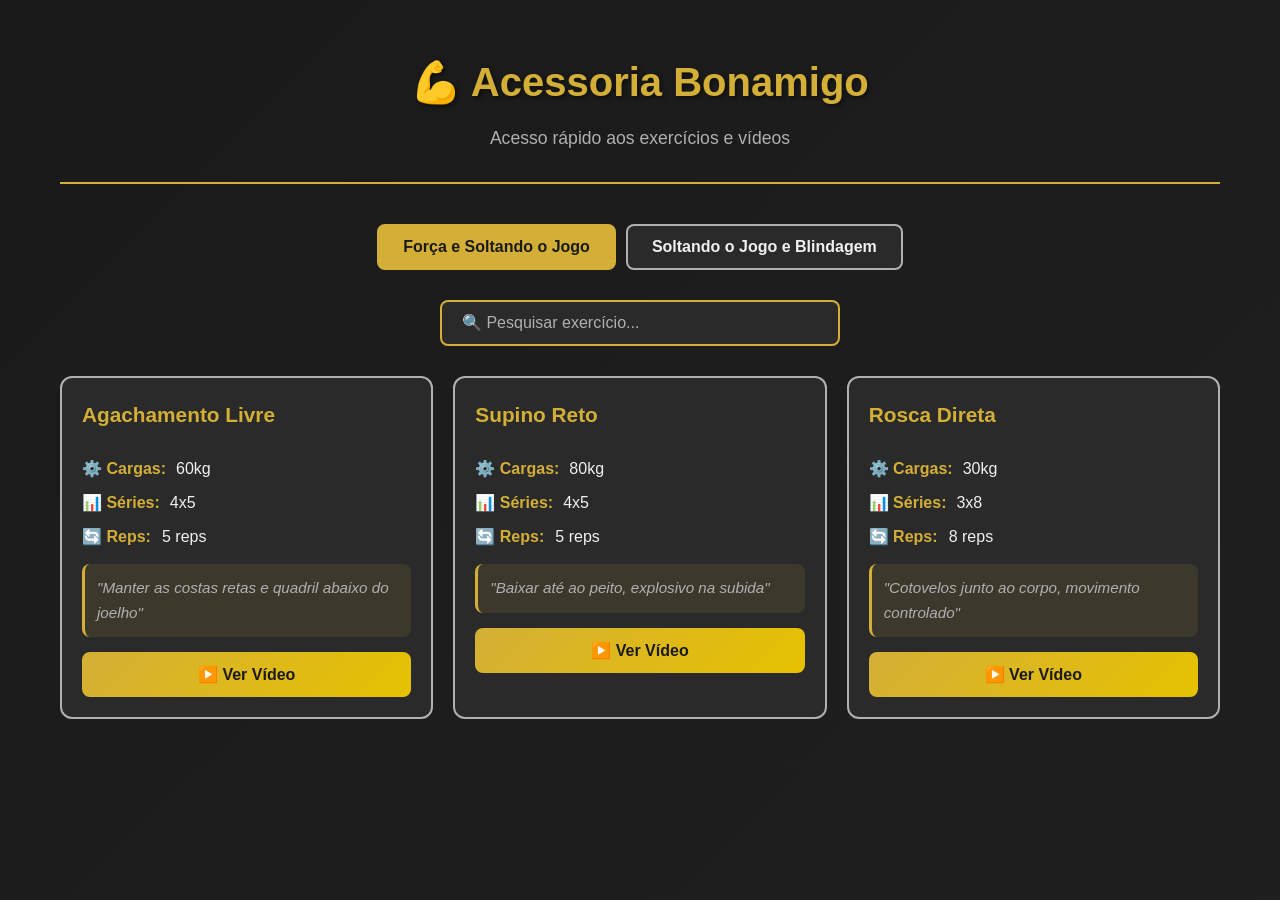
==== index.html @ 240a1458 "update" ====
<!DOCTYPE html>
<html lang="pt-PT">
<head>
    <meta charset="UTF-8">
    <meta name="viewport" content="width=device-width, initial-scale=1.0">
    <meta name="theme-color" content="#d4af37">
    <meta name="description" content="Acesso rápido aos exercícios e vídeos de treino">
    <meta name="apple-mobile-web-app-capable" content="yes">
    <meta name="apple-mobile-web-app-status-bar-style" content="black-translucent">
    <meta name="apple-mobile-web-app-title" content="Bonamigo">
    <link rel="manifest" href="manifest.json">
    <link rel="icon" href="data:image/svg+xml,<svg xmlns='http://www.w3.org/2000/svg' viewBox='0 0 192 192'><rect fill='%231a1a1a' width='192' height='192'/><text x='96' y='120' font-size='100' font-weight='bold' text-anchor='middle' fill='%23d4af37' font-family='Arial'>💪</text></svg>">
    <title>Acessoria Bonamigo</title>
    <link rel="stylesheet" href="styles.css">
</head>
<body>
    <div class="container">
        <header>
            <h1>💪 Acessoria Bonamigo</h1>
            <p class="subtitle">Acesso rápido aos exercícios e vídeos</p>
        </header>

        <div class="tabs">
            <button class="tab-button active" data-category="força-soltando">
                Força e Soltando o Jogo
            </button>
            <button class="tab-button" data-category="soltando-blindagem">
                Soltando o Jogo e Blindagem
            </button>
        </div>

        <div class="search-bar">
            <input 
                type="text" 
                id="searchInput" 
                placeholder="🔍 Pesquisar exercício..."
            >
        </div>

        <div class="content">
            <div id="força-soltando" class="tab-content active">
                <div id="exercicios-força" class="exercicios-grid"></div>
            </div>
            <div id="soltando-blindagem" class="tab-content">
                <div id="exercicios-soltando" class="exercicios-grid"></div>
            </div>
        </div>
    </div>

    <script src="data.js"></script>
    <script src="app.js"></script>

    <!-- Registrar Service Worker para funcionamento offline -->
    <script>
        if ('serviceWorker' in navigator) {
            window.addEventListener('load', () => {
                navigator.serviceWorker.register('./service-worker.js')
                    .then(registration => {
                        console.log('Service Worker registrado com sucesso:', registration);
                    })
                    .catch(error => {
                        console.log('Erro ao registrar Service Worker:', error);
                    });
            });
        }
    </script>
</body>
</html>
---- styles.css ----
:root {
    --primary-color: #d4af37;
    --dark-bg: #1a1a1a;
    --card-bg: #2a2a2a;
    --text-light: #f0f0f0;
    --text-muted: #b0b0b0;
    --accent: #ff6b6b;
}

* {
    margin: 0;
    padding: 0;
    box-sizing: border-box;
}

body {
    font-family: 'Segoe UI', Tahoma, Geneva, Verdana, sans-serif;
    background: linear-gradient(135deg, var(--dark-bg) 0%, #1f1f1f 100%);
    color: var(--text-light);
    line-height: 1.6;
    min-height: 100vh;
}

.container {
    max-width: 1200px;
    margin: 0 auto;
    padding: 20px;
}

header {
    text-align: center;
    margin-bottom: 40px;
    padding: 30px 0;
    border-bottom: 2px solid var(--primary-color);
}

header h1 {
    font-size: 2.5em;
    color: var(--primary-color);
    margin-bottom: 10px;
    text-shadow: 2px 2px 4px rgba(0, 0, 0, 0.5);
}

.subtitle {
    color: var(--text-muted);
    font-size: 1.1em;
}

.tabs {
    display: flex;
    gap: 10px;
    margin-bottom: 30px;
    flex-wrap: wrap;
    justify-content: center;
}

.tab-button {
    padding: 12px 24px;
    background: var(--card-bg);
    border: 2px solid var(--text-muted);
    color: var(--text-light);
    border-radius: 8px;
    cursor: pointer;
    font-size: 1em;
    transition: all 0.3s ease;
    font-weight: 600;
}

.tab-button:hover {
    border-color: var(--primary-color);
    color: var(--primary-color);
    transform: translateY(-2px);
}

.tab-button.active {
    background: var(--primary-color);
    color: var(--dark-bg);
    border-color: var(--primary-color);
}

.search-bar {
    display: flex;
    justify-content: center;
    margin-bottom: 30px;
}

#searchInput {
    width: 100%;
    max-width: 400px;
    padding: 12px 20px;
    background: var(--card-bg);
    border: 2px solid var(--primary-color);
    border-radius: 8px;
    color: var(--text-light);
    font-size: 1em;
    transition: all 0.3s ease;
}

#searchInput:focus {
    outline: none;
    box-shadow: 0 0 15px rgba(212, 175, 55, 0.3);
}

#searchInput::placeholder {
    color: var(--text-muted);
}

.tab-content {
    display: none;
    animation: fadeIn 0.3s ease;
}

.tab-content.active {
    display: block;
}

@keyframes fadeIn {
    from {
        opacity: 0;
        transform: translateY(10px);
    }
    to {
        opacity: 1;
        transform: translateY(0);
    }
}

.exercicios-grid {
    display: grid;
    grid-template-columns: repeat(auto-fill, minmax(300px, 1fr));
    gap: 20px;
}

.exercicio-card {
    background: var(--card-bg);
    border: 2px solid var(--text-muted);
    border-radius: 12px;
    padding: 20px;
    transition: all 0.3s ease;
    cursor: pointer;
    display: flex;
    flex-direction: column;
    gap: 15px;
}

.exercicio-card:hover {
    border-color: var(--primary-color);
    transform: translateY(-5px);
    box-shadow: 0 10px 30px rgba(212, 175, 55, 0.2);
}

.exercicio-titulo {
    font-size: 1.3em;
    font-weight: bold;
    color: var(--primary-color);
    margin-bottom: 10px;
}

.exercicio-info {
    display: flex;
    flex-direction: column;
    gap: 8px;
}

.info-item {
    display: flex;
    gap: 10px;
    align-items: flex-start;
}

.info-label {
    font-weight: 600;
    color: var(--primary-color);
    min-width: 70px;
}

.info-value {
    color: var(--text-light);
    flex: 1;
}

.exercicio-comentario {
    background: rgba(212, 175, 55, 0.1);
    padding: 12px;
    border-radius: 8px;
    border-left: 3px solid var(--primary-color);
    font-style: italic;
    color: var(--text-muted);
    font-size: 0.95em;
}

.video-link {
    display: inline-block;
    background: linear-gradient(135deg, var(--primary-color) 0%, #e6c200 100%);
    color: var(--dark-bg);
    padding: 10px 20px;
    border-radius: 8px;
    text-decoration: none;
    font-weight: 600;
    text-align: center;
    transition: all 0.3s ease;
    cursor: pointer;
}

.video-link:hover {
    transform: scale(1.05);
    box-shadow: 0 5px 15px rgba(212, 175, 55, 0.4);
}

.empty-state {
    text-align: center;
    padding: 40px 20px;
    color: var(--text-muted);
}

.empty-state h3 {
    font-size: 1.5em;
    margin-bottom: 10px;
}

@media (max-width: 768px) {
    header h1 {
        font-size: 1.8em;
    }

    .exercicios-grid {
        grid-template-columns: 1fr;
    }

    .tabs {
        flex-direction: column;
    }

    .tab-button {
        width: 100%;
    }
}
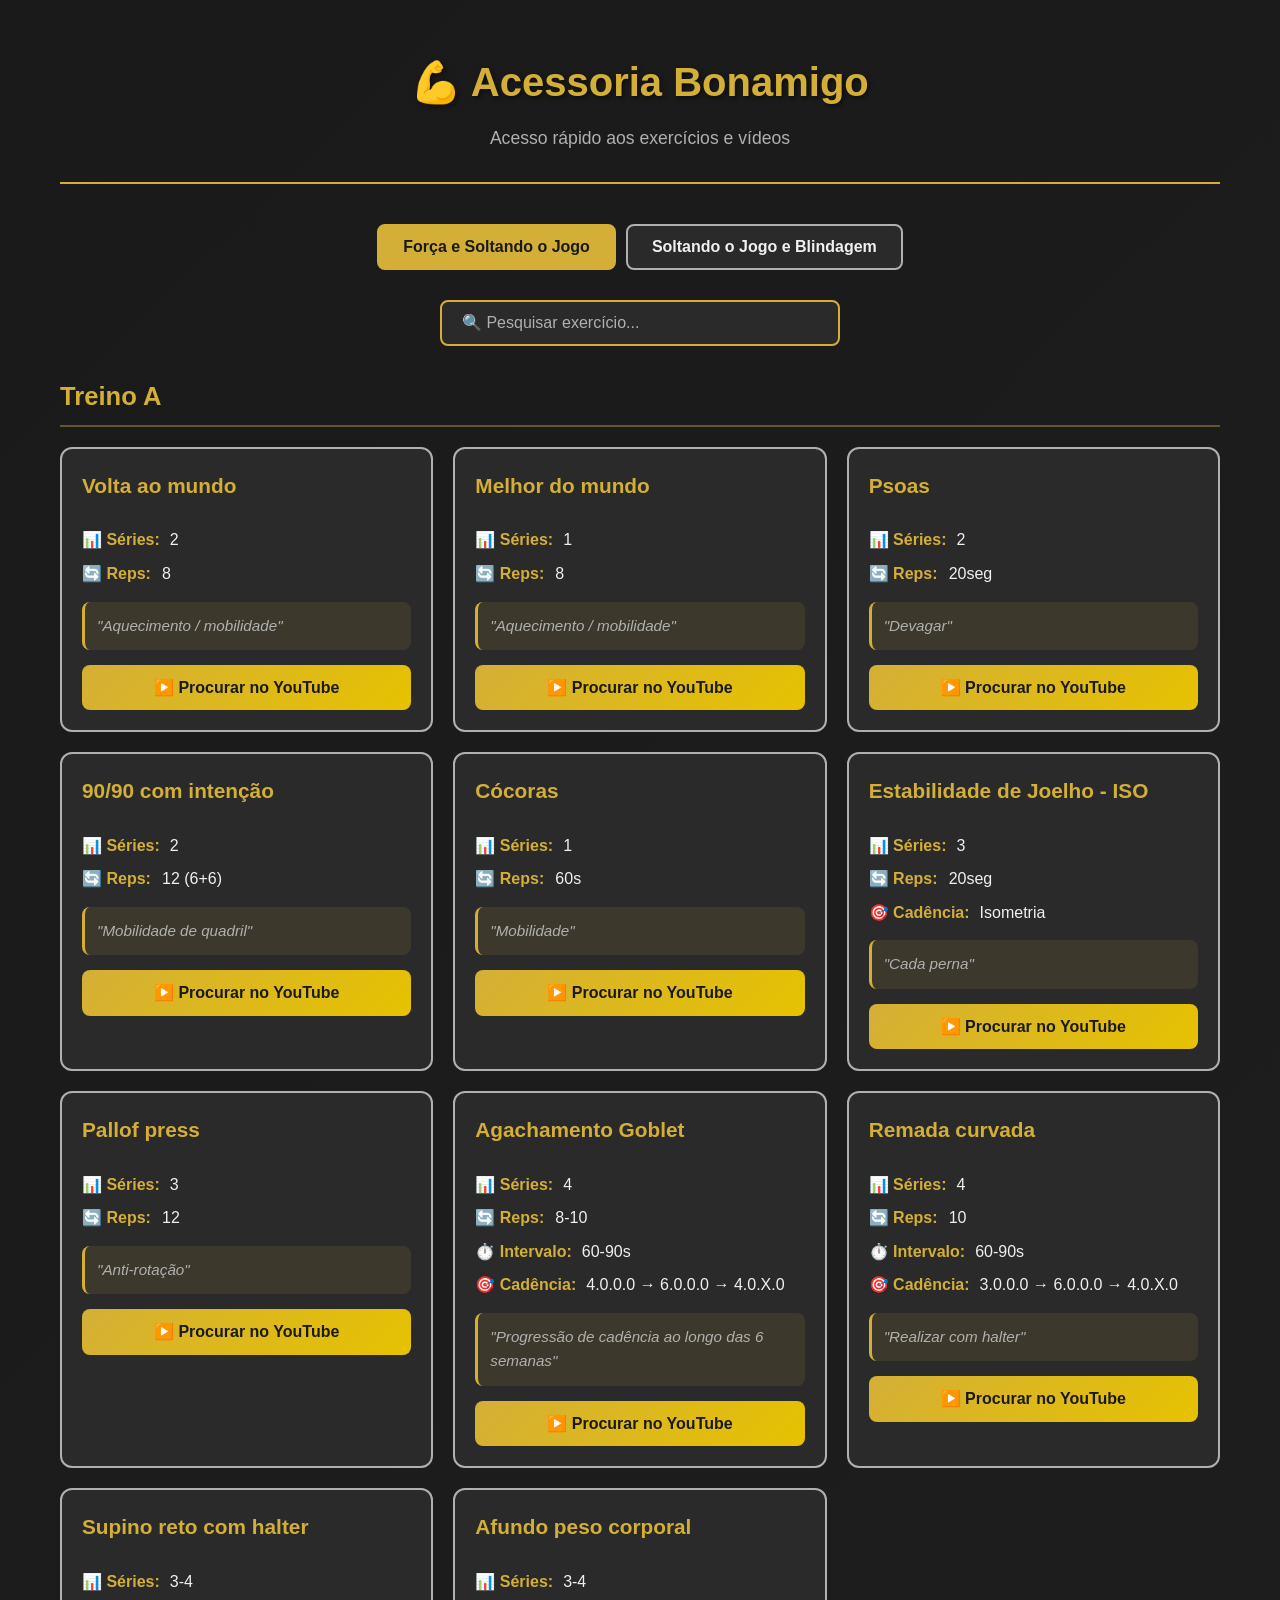
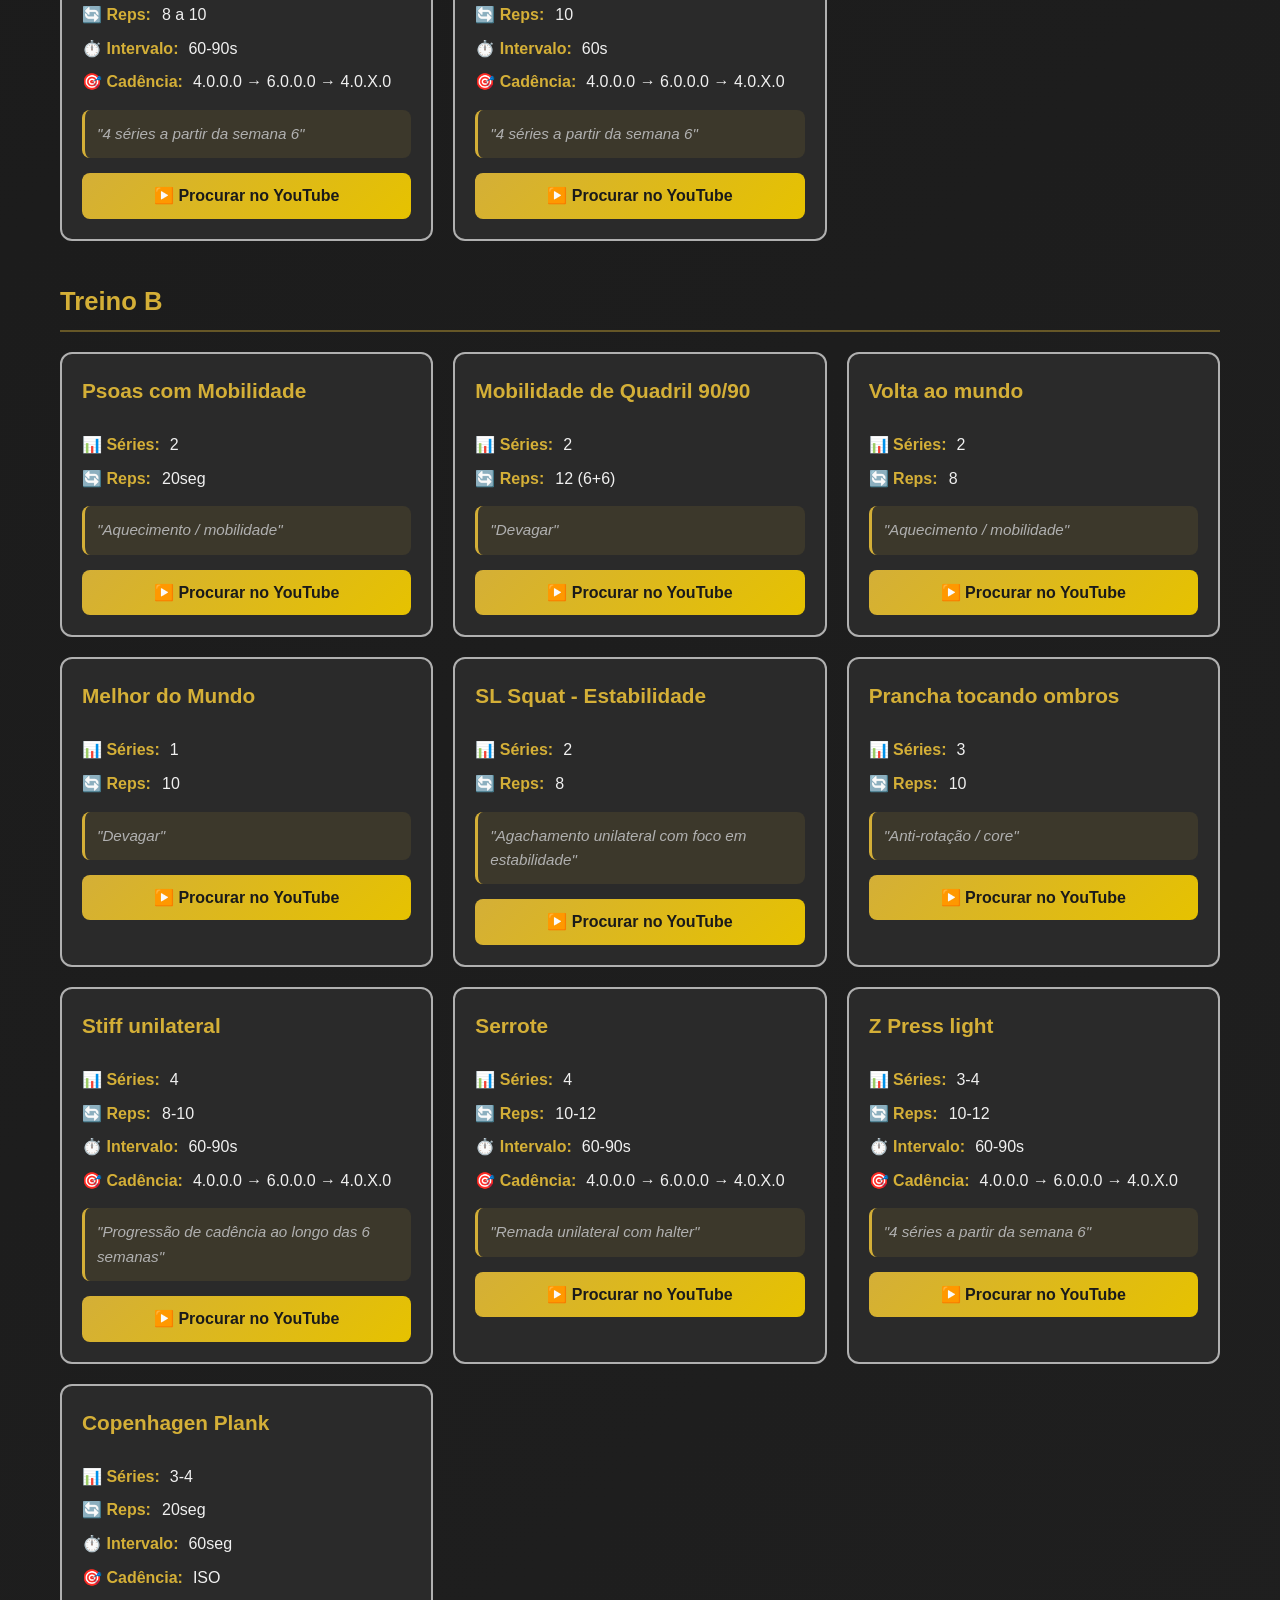
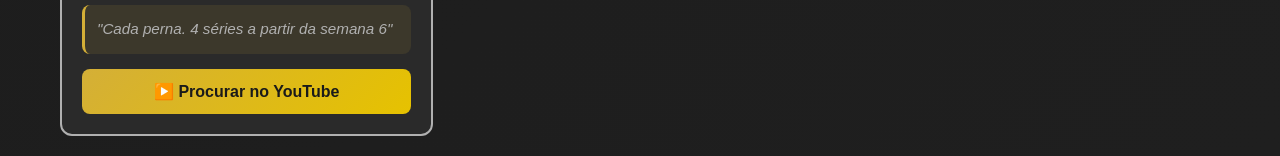
==== commit 7bf7cdaf: "update" ====
--- a/index.html
+++ b/index.html
@@ -39,10 +39,10 @@
 
         <div class="content">
             <div id="força-soltando" class="tab-content active">
-                <div id="exercicios-força" class="exercicios-grid"></div>
+                <div id="exercicios-força" class="treinos-container"></div>
             </div>
             <div id="soltando-blindagem" class="tab-content">
-                <div id="exercicios-soltando" class="exercicios-grid"></div>
+                <div id="exercicios-soltando" class="treinos-container"></div>
             </div>
         </div>
     </div>
--- a/styles.css
+++ b/styles.css
@@ -125,6 +125,25 @@
     }
 }
 
+.treinos-container {
+    display: flex;
+    flex-direction: column;
+    gap: 40px;
+}
+
+.treino-bloco {
+    display: flex;
+    flex-direction: column;
+    gap: 20px;
+}
+
+.treino-titulo {
+    font-size: 1.6em;
+    color: var(--primary-color);
+    padding-bottom: 8px;
+    border-bottom: 2px solid rgba(212, 175, 55, 0.4);
+}
+
 .exercicios-grid {
     display: grid;
     grid-template-columns: repeat(auto-fill, minmax(300px, 1fr));
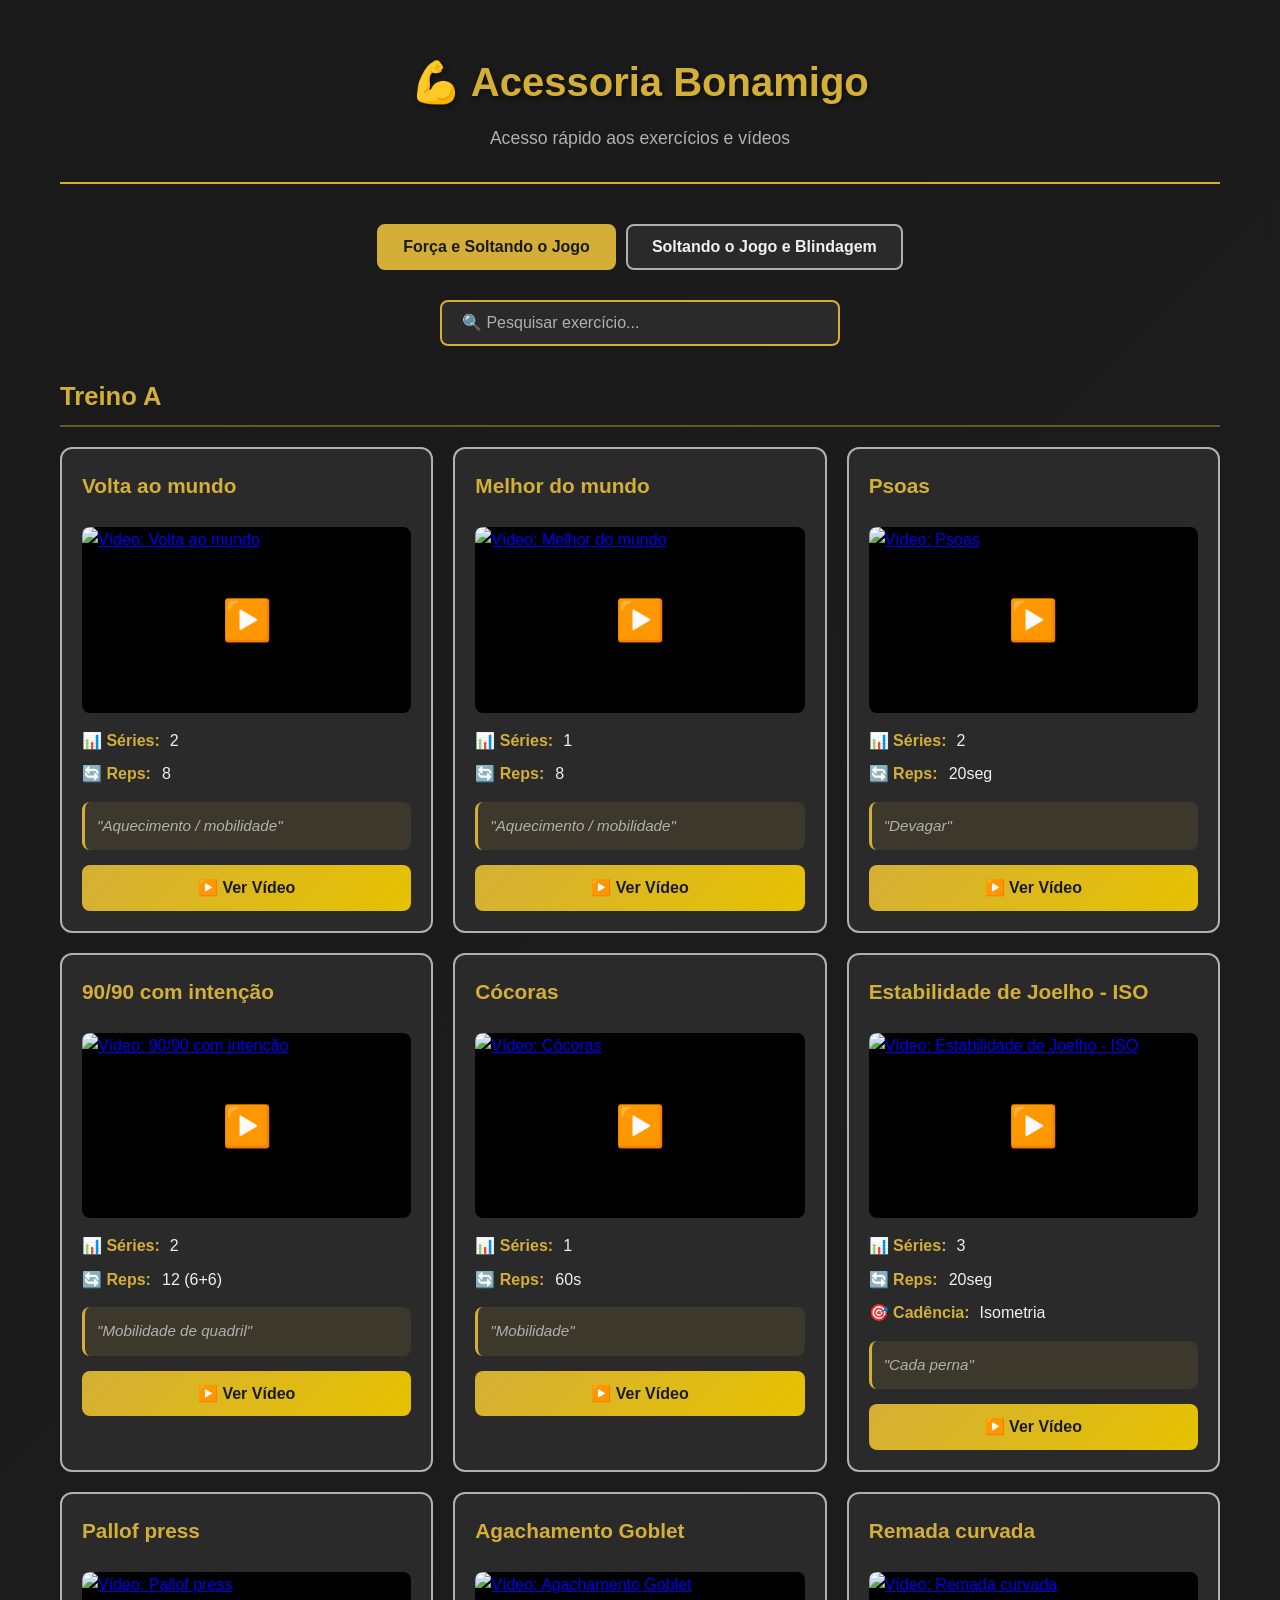
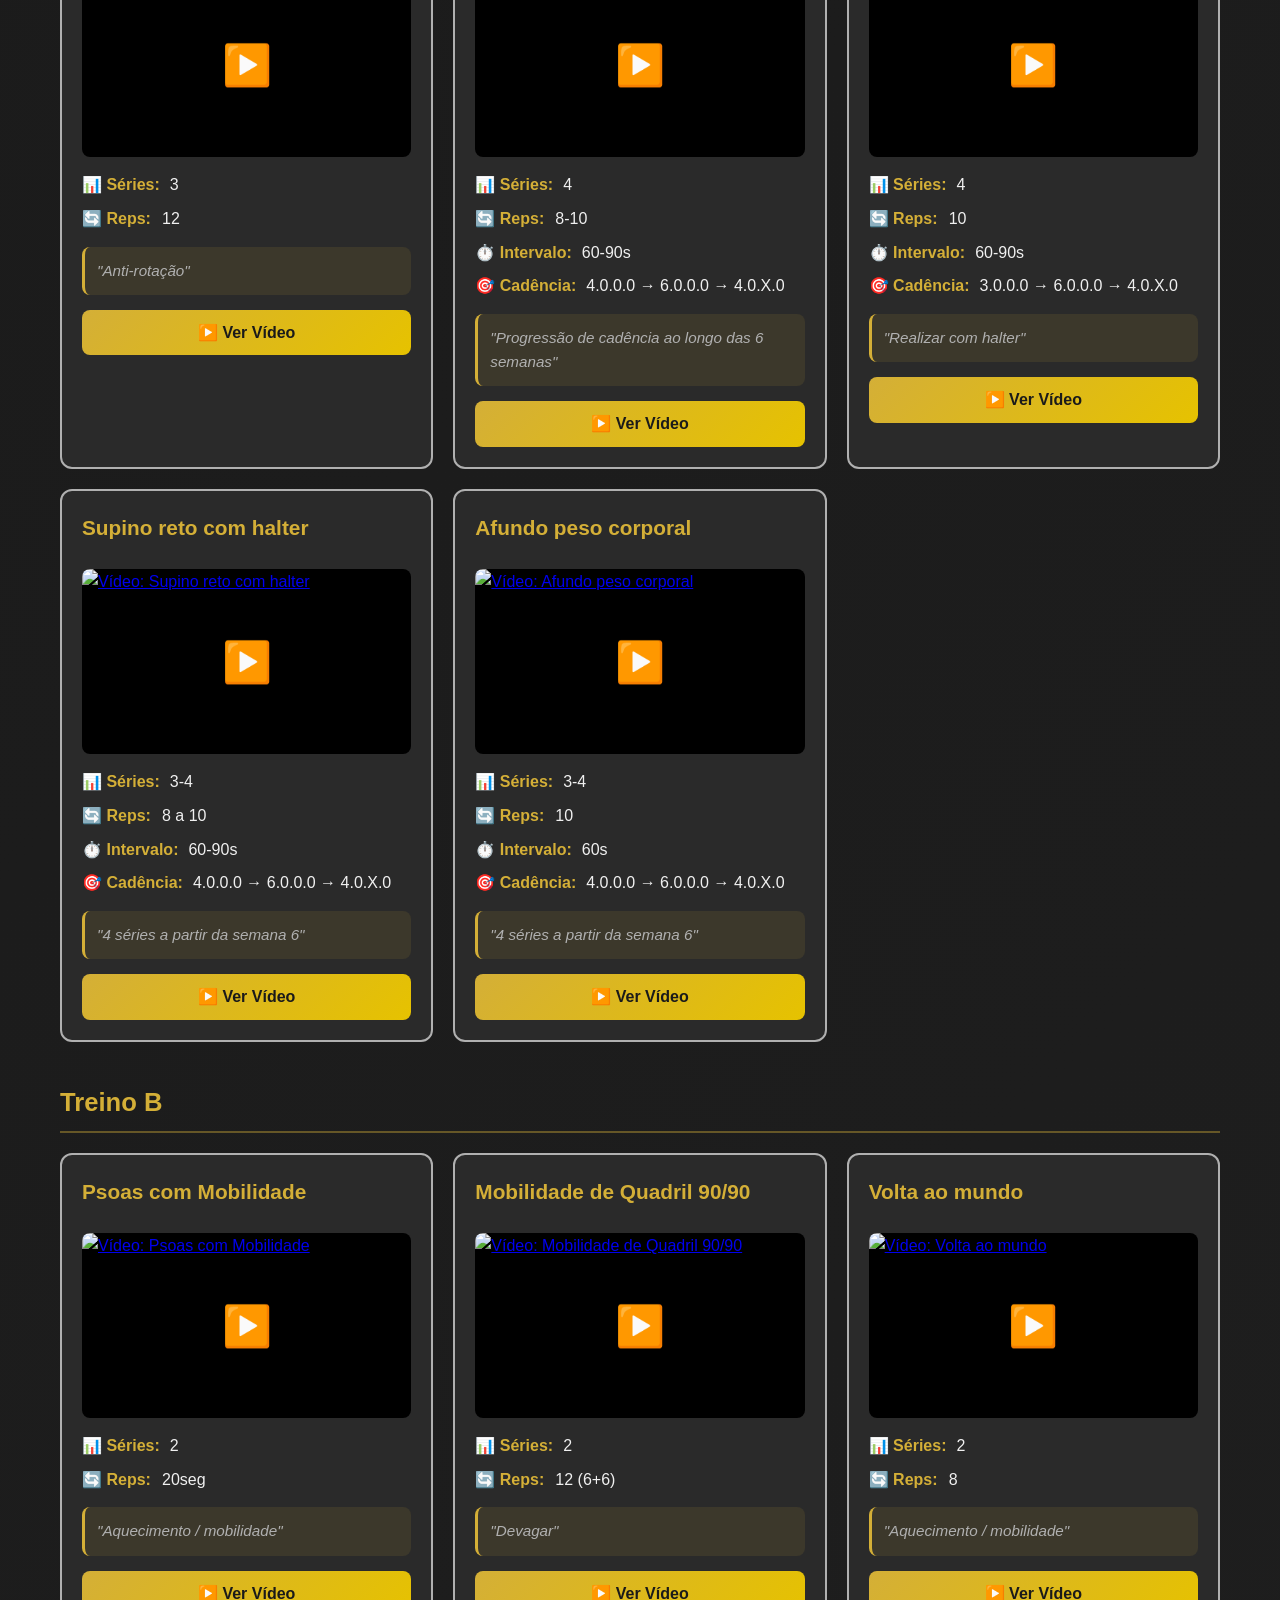
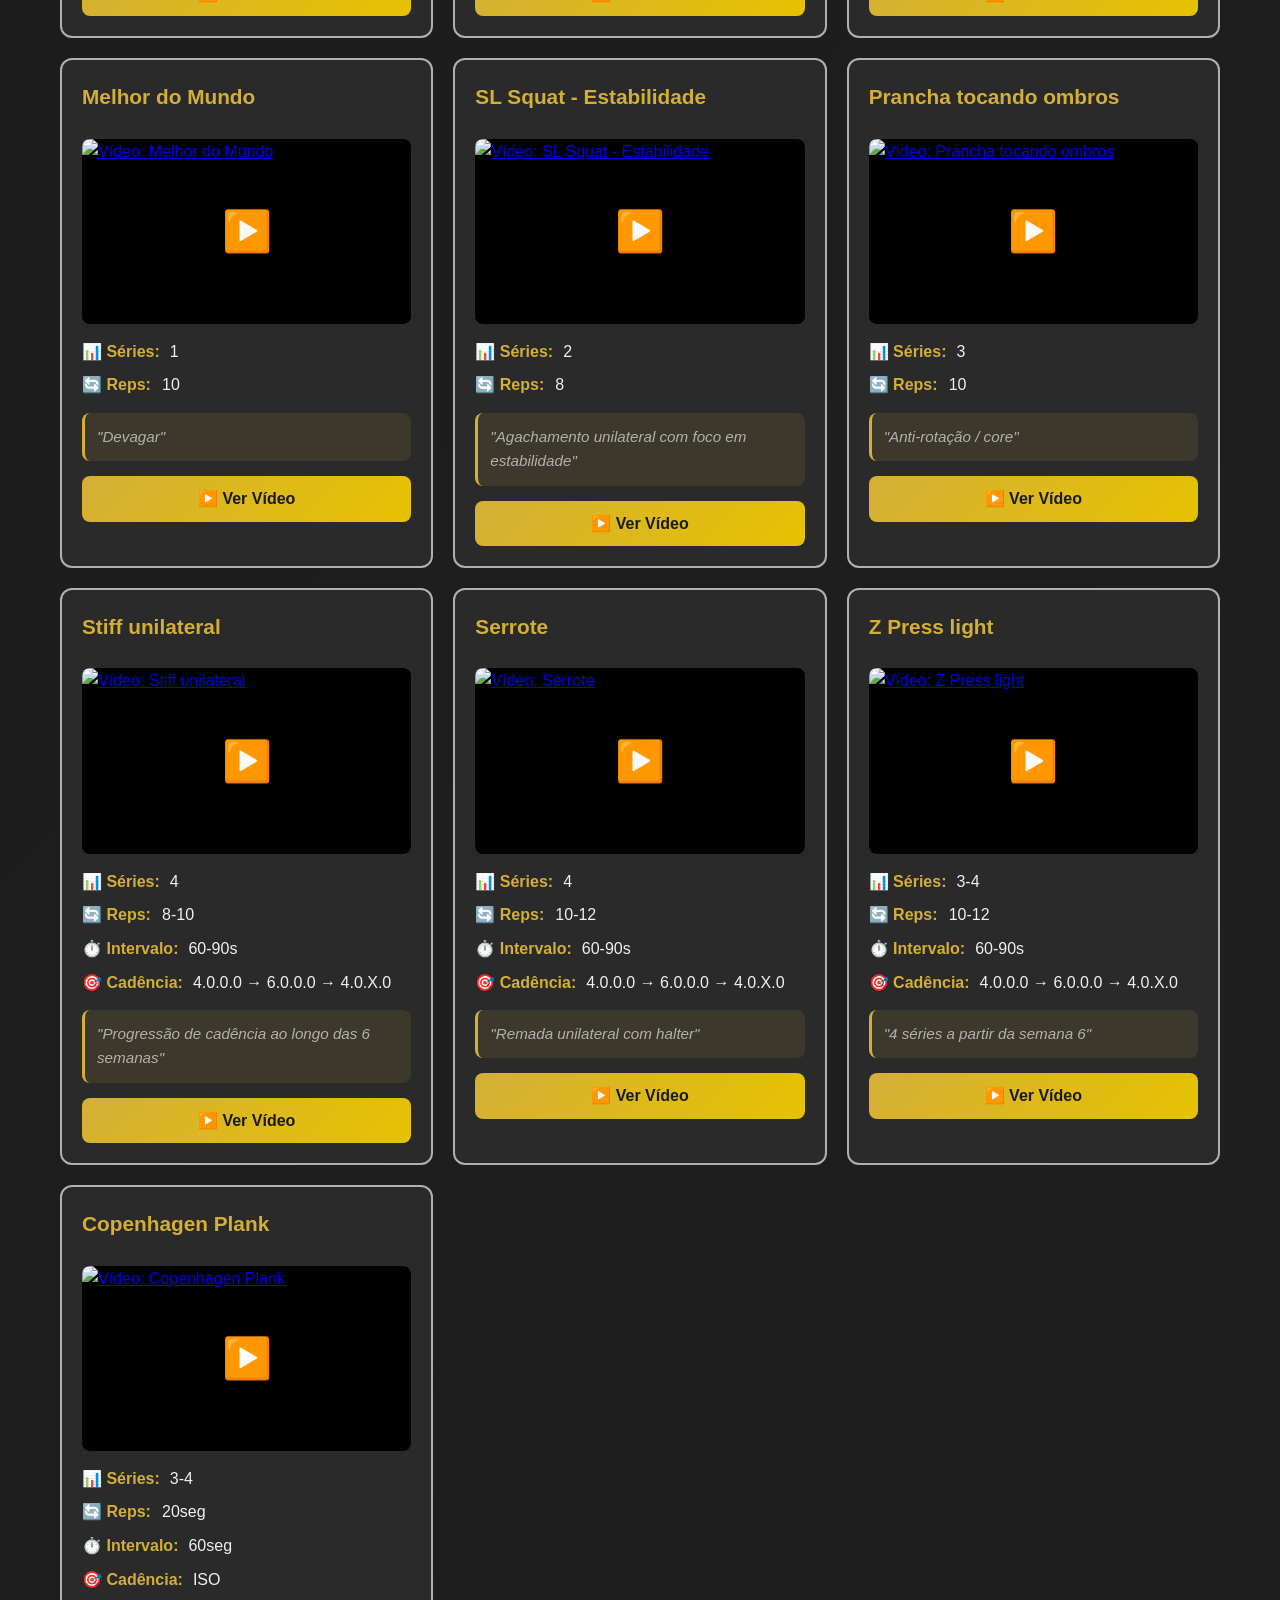
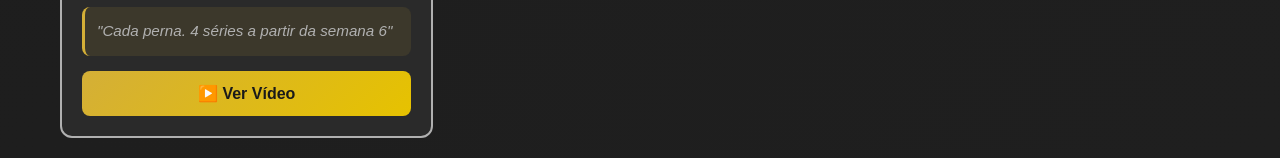
==== commit 8257da86: "Adicionar todos os exercícios dos PDFs com vídeos e miniaturas - Reestruturar data.js agrupando exer" ====
--- a/index.html
+++ b/index.html
@@ -1,68 +1,68 @@
-<!DOCTYPE html>
-<html lang="pt-PT">
-<head>
-    <meta charset="UTF-8">
-    <meta name="viewport" content="width=device-width, initial-scale=1.0">
-    <meta name="theme-color" content="#d4af37">
-    <meta name="description" content="Acesso rápido aos exercícios e vídeos de treino">
-    <meta name="apple-mobile-web-app-capable" content="yes">
-    <meta name="apple-mobile-web-app-status-bar-style" content="black-translucent">
-    <meta name="apple-mobile-web-app-title" content="Bonamigo">
-    <link rel="manifest" href="manifest.json">
-    <link rel="icon" href="data:image/svg+xml,<svg xmlns='http://www.w3.org/2000/svg' viewBox='0 0 192 192'><rect fill='%231a1a1a' width='192' height='192'/><text x='96' y='120' font-size='100' font-weight='bold' text-anchor='middle' fill='%23d4af37' font-family='Arial'>💪</text></svg>">
-    <title>Acessoria Bonamigo</title>
-    <link rel="stylesheet" href="styles.css">
-</head>
-<body>
-    <div class="container">
-        <header>
-            <h1>💪 Acessoria Bonamigo</h1>
-            <p class="subtitle">Acesso rápido aos exercícios e vídeos</p>
-        </header>
-
-        <div class="tabs">
-            <button class="tab-button active" data-category="força-soltando">
-                Força e Soltando o Jogo
-            </button>
-            <button class="tab-button" data-category="soltando-blindagem">
-                Soltando o Jogo e Blindagem
-            </button>
-        </div>
-
-        <div class="search-bar">
-            <input 
-                type="text" 
-                id="searchInput" 
-                placeholder="🔍 Pesquisar exercício..."
-            >
-        </div>
-
-        <div class="content">
-            <div id="força-soltando" class="tab-content active">
-                <div id="exercicios-força" class="treinos-container"></div>
-            </div>
-            <div id="soltando-blindagem" class="tab-content">
-                <div id="exercicios-soltando" class="treinos-container"></div>
-            </div>
-        </div>
-    </div>
-
-    <script src="data.js"></script>
-    <script src="app.js"></script>
-
-    <!-- Registrar Service Worker para funcionamento offline -->
-    <script>
-        if ('serviceWorker' in navigator) {
-            window.addEventListener('load', () => {
-                navigator.serviceWorker.register('./service-worker.js')
-                    .then(registration => {
-                        console.log('Service Worker registrado com sucesso:', registration);
-                    })
-                    .catch(error => {
-                        console.log('Erro ao registrar Service Worker:', error);
-                    });
-            });
-        }
-    </script>
-</body>
-</html>
+<!DOCTYPE html>
+<html lang="pt-PT">
+<head>
+    <meta charset="UTF-8">
+    <meta name="viewport" content="width=device-width, initial-scale=1.0">
+    <meta name="theme-color" content="#d4af37">
+    <meta name="description" content="Acesso rápido aos exercícios e vídeos de treino">
+    <meta name="apple-mobile-web-app-capable" content="yes">
+    <meta name="apple-mobile-web-app-status-bar-style" content="black-translucent">
+    <meta name="apple-mobile-web-app-title" content="Bonamigo">
+    <link rel="manifest" href="manifest.json">
+    <link rel="icon" href="data:image/svg+xml,<svg xmlns='http://www.w3.org/2000/svg' viewBox='0 0 192 192'><rect fill='%231a1a1a' width='192' height='192'/><text x='96' y='120' font-size='100' font-weight='bold' text-anchor='middle' fill='%23d4af37' font-family='Arial'>💪</text></svg>">
+    <title>Acessoria Bonamigo</title>
+    <link rel="stylesheet" href="styles.css">
+</head>
+<body>
+    <div class="container">
+        <header>
+            <h1>💪 Acessoria Bonamigo</h1>
+            <p class="subtitle">Acesso rápido aos exercícios e vídeos</p>
+        </header>
+
+        <div class="tabs">
+            <button class="tab-button active" data-category="força-soltando">
+                Força e Soltando o Jogo
+            </button>
+            <button class="tab-button" data-category="soltando-blindagem">
+                Soltando o Jogo e Blindagem
+            </button>
+        </div>
+
+        <div class="search-bar">
+            <input 
+                type="text" 
+                id="searchInput" 
+                placeholder="🔍 Pesquisar exercício..."
+            >
+        </div>
+
+        <div class="content">
+            <div id="força-soltando" class="tab-content active">
+                <div id="exercicios-força" class="treinos-container"></div>
+            </div>
+            <div id="soltando-blindagem" class="tab-content">
+                <div id="exercicios-soltando" class="treinos-container"></div>
+            </div>
+        </div>
+    </div>
+
+    <script src="data.js"></script>
+    <script src="app.js"></script>
+
+    <!-- Registrar Service Worker para funcionamento offline -->
+    <script>
+        if ('serviceWorker' in navigator) {
+            window.addEventListener('load', () => {
+                navigator.serviceWorker.register('./service-worker.js')
+                    .then(registration => {
+                        console.log('Service Worker registrado com sucesso:', registration);
+                    })
+                    .catch(error => {
+                        console.log('Erro ao registrar Service Worker:', error);
+                    });
+            });
+        }
+    </script>
+</body>
+</html>
--- a/styles.css
+++ b/styles.css
@@ -1,256 +1,287 @@
-:root {
-    --primary-color: #d4af37;
-    --dark-bg: #1a1a1a;
-    --card-bg: #2a2a2a;
-    --text-light: #f0f0f0;
-    --text-muted: #b0b0b0;
-    --accent: #ff6b6b;
-}
-
-* {
-    margin: 0;
-    padding: 0;
-    box-sizing: border-box;
-}
-
-body {
-    font-family: 'Segoe UI', Tahoma, Geneva, Verdana, sans-serif;
-    background: linear-gradient(135deg, var(--dark-bg) 0%, #1f1f1f 100%);
-    color: var(--text-light);
-    line-height: 1.6;
-    min-height: 100vh;
-}
-
-.container {
-    max-width: 1200px;
-    margin: 0 auto;
-    padding: 20px;
-}
-
-header {
-    text-align: center;
-    margin-bottom: 40px;
-    padding: 30px 0;
-    border-bottom: 2px solid var(--primary-color);
-}
-
-header h1 {
-    font-size: 2.5em;
-    color: var(--primary-color);
-    margin-bottom: 10px;
-    text-shadow: 2px 2px 4px rgba(0, 0, 0, 0.5);
-}
-
-.subtitle {
-    color: var(--text-muted);
-    font-size: 1.1em;
-}
-
-.tabs {
-    display: flex;
-    gap: 10px;
-    margin-bottom: 30px;
-    flex-wrap: wrap;
-    justify-content: center;
-}
-
-.tab-button {
-    padding: 12px 24px;
-    background: var(--card-bg);
-    border: 2px solid var(--text-muted);
-    color: var(--text-light);
-    border-radius: 8px;
-    cursor: pointer;
-    font-size: 1em;
-    transition: all 0.3s ease;
-    font-weight: 600;
-}
-
-.tab-button:hover {
-    border-color: var(--primary-color);
-    color: var(--primary-color);
-    transform: translateY(-2px);
-}
-
-.tab-button.active {
-    background: var(--primary-color);
-    color: var(--dark-bg);
-    border-color: var(--primary-color);
-}
-
-.search-bar {
-    display: flex;
-    justify-content: center;
-    margin-bottom: 30px;
-}
-
-#searchInput {
-    width: 100%;
-    max-width: 400px;
-    padding: 12px 20px;
-    background: var(--card-bg);
-    border: 2px solid var(--primary-color);
-    border-radius: 8px;
-    color: var(--text-light);
-    font-size: 1em;
-    transition: all 0.3s ease;
-}
-
-#searchInput:focus {
-    outline: none;
-    box-shadow: 0 0 15px rgba(212, 175, 55, 0.3);
-}
-
-#searchInput::placeholder {
-    color: var(--text-muted);
-}
-
-.tab-content {
-    display: none;
-    animation: fadeIn 0.3s ease;
-}
-
-.tab-content.active {
-    display: block;
-}
-
-@keyframes fadeIn {
-    from {
-        opacity: 0;
-        transform: translateY(10px);
-    }
-    to {
-        opacity: 1;
-        transform: translateY(0);
-    }
-}
-
-.treinos-container {
-    display: flex;
-    flex-direction: column;
-    gap: 40px;
-}
-
-.treino-bloco {
-    display: flex;
-    flex-direction: column;
-    gap: 20px;
-}
-
-.treino-titulo {
-    font-size: 1.6em;
-    color: var(--primary-color);
-    padding-bottom: 8px;
-    border-bottom: 2px solid rgba(212, 175, 55, 0.4);
-}
-
-.exercicios-grid {
-    display: grid;
-    grid-template-columns: repeat(auto-fill, minmax(300px, 1fr));
-    gap: 20px;
-}
-
-.exercicio-card {
-    background: var(--card-bg);
-    border: 2px solid var(--text-muted);
-    border-radius: 12px;
-    padding: 20px;
-    transition: all 0.3s ease;
-    cursor: pointer;
-    display: flex;
-    flex-direction: column;
-    gap: 15px;
-}
-
-.exercicio-card:hover {
-    border-color: var(--primary-color);
-    transform: translateY(-5px);
-    box-shadow: 0 10px 30px rgba(212, 175, 55, 0.2);
-}
-
-.exercicio-titulo {
-    font-size: 1.3em;
-    font-weight: bold;
-    color: var(--primary-color);
-    margin-bottom: 10px;
-}
-
-.exercicio-info {
-    display: flex;
-    flex-direction: column;
-    gap: 8px;
-}
-
-.info-item {
-    display: flex;
-    gap: 10px;
-    align-items: flex-start;
-}
-
-.info-label {
-    font-weight: 600;
-    color: var(--primary-color);
-    min-width: 70px;
-}
-
-.info-value {
-    color: var(--text-light);
-    flex: 1;
-}
-
-.exercicio-comentario {
-    background: rgba(212, 175, 55, 0.1);
-    padding: 12px;
-    border-radius: 8px;
-    border-left: 3px solid var(--primary-color);
-    font-style: italic;
-    color: var(--text-muted);
-    font-size: 0.95em;
-}
-
-.video-link {
-    display: inline-block;
-    background: linear-gradient(135deg, var(--primary-color) 0%, #e6c200 100%);
-    color: var(--dark-bg);
-    padding: 10px 20px;
-    border-radius: 8px;
-    text-decoration: none;
-    font-weight: 600;
-    text-align: center;
-    transition: all 0.3s ease;
-    cursor: pointer;
-}
-
-.video-link:hover {
-    transform: scale(1.05);
-    box-shadow: 0 5px 15px rgba(212, 175, 55, 0.4);
-}
-
-.empty-state {
-    text-align: center;
-    padding: 40px 20px;
-    color: var(--text-muted);
-}
-
-.empty-state h3 {
-    font-size: 1.5em;
-    margin-bottom: 10px;
-}
-
-@media (max-width: 768px) {
-    header h1 {
-        font-size: 1.8em;
-    }
-
-    .exercicios-grid {
-        grid-template-columns: 1fr;
-    }
-
-    .tabs {
-        flex-direction: column;
-    }
-
-    .tab-button {
-        width: 100%;
-    }
-}
+:root {
+    --primary-color: #d4af37;
+    --dark-bg: #1a1a1a;
+    --card-bg: #2a2a2a;
+    --text-light: #f0f0f0;
+    --text-muted: #b0b0b0;
+    --accent: #ff6b6b;
+}
+
+* {
+    margin: 0;
+    padding: 0;
+    box-sizing: border-box;
+}
+
+body {
+    font-family: 'Segoe UI', Tahoma, Geneva, Verdana, sans-serif;
+    background: linear-gradient(135deg, var(--dark-bg) 0%, #1f1f1f 100%);
+    color: var(--text-light);
+    line-height: 1.6;
+    min-height: 100vh;
+}
+
+.container {
+    max-width: 1200px;
+    margin: 0 auto;
+    padding: 20px;
+}
+
+header {
+    text-align: center;
+    margin-bottom: 40px;
+    padding: 30px 0;
+    border-bottom: 2px solid var(--primary-color);
+}
+
+header h1 {
+    font-size: 2.5em;
+    color: var(--primary-color);
+    margin-bottom: 10px;
+    text-shadow: 2px 2px 4px rgba(0, 0, 0, 0.5);
+}
+
+.subtitle {
+    color: var(--text-muted);
+    font-size: 1.1em;
+}
+
+.tabs {
+    display: flex;
+    gap: 10px;
+    margin-bottom: 30px;
+    flex-wrap: wrap;
+    justify-content: center;
+}
+
+.tab-button {
+    padding: 12px 24px;
+    background: var(--card-bg);
+    border: 2px solid var(--text-muted);
+    color: var(--text-light);
+    border-radius: 8px;
+    cursor: pointer;
+    font-size: 1em;
+    transition: all 0.3s ease;
+    font-weight: 600;
+}
+
+.tab-button:hover {
+    border-color: var(--primary-color);
+    color: var(--primary-color);
+    transform: translateY(-2px);
+}
+
+.tab-button.active {
+    background: var(--primary-color);
+    color: var(--dark-bg);
+    border-color: var(--primary-color);
+}
+
+.search-bar {
+    display: flex;
+    justify-content: center;
+    margin-bottom: 30px;
+}
+
+#searchInput {
+    width: 100%;
+    max-width: 400px;
+    padding: 12px 20px;
+    background: var(--card-bg);
+    border: 2px solid var(--primary-color);
+    border-radius: 8px;
+    color: var(--text-light);
+    font-size: 1em;
+    transition: all 0.3s ease;
+}
+
+#searchInput:focus {
+    outline: none;
+    box-shadow: 0 0 15px rgba(212, 175, 55, 0.3);
+}
+
+#searchInput::placeholder {
+    color: var(--text-muted);
+}
+
+.tab-content {
+    display: none;
+    animation: fadeIn 0.3s ease;
+}
+
+.tab-content.active {
+    display: block;
+}
+
+@keyframes fadeIn {
+    from {
+        opacity: 0;
+        transform: translateY(10px);
+    }
+    to {
+        opacity: 1;
+        transform: translateY(0);
+    }
+}
+
+.treinos-container {
+    display: flex;
+    flex-direction: column;
+    gap: 40px;
+}
+
+.treino-bloco {
+    display: flex;
+    flex-direction: column;
+    gap: 20px;
+}
+
+.treino-titulo {
+    font-size: 1.6em;
+    color: var(--primary-color);
+    padding-bottom: 8px;
+    border-bottom: 2px solid rgba(212, 175, 55, 0.4);
+}
+
+.exercicios-grid {
+    display: grid;
+    grid-template-columns: repeat(auto-fill, minmax(300px, 1fr));
+    gap: 20px;
+}
+
+.exercicio-card {
+    background: var(--card-bg);
+    border: 2px solid var(--text-muted);
+    border-radius: 12px;
+    padding: 20px;
+    transition: all 0.3s ease;
+    cursor: pointer;
+    display: flex;
+    flex-direction: column;
+    gap: 15px;
+}
+
+.exercicio-card:hover {
+    border-color: var(--primary-color);
+    transform: translateY(-5px);
+    box-shadow: 0 10px 30px rgba(212, 175, 55, 0.2);
+}
+
+.exercicio-titulo {
+    font-size: 1.3em;
+    font-weight: bold;
+    color: var(--primary-color);
+    margin-bottom: 10px;
+}
+
+.video-thumb {
+    position: relative;
+    display: block;
+    border-radius: 8px;
+    overflow: hidden;
+    aspect-ratio: 16 / 9;
+    background: #000;
+}
+
+.video-thumb img {
+    width: 100%;
+    height: 100%;
+    object-fit: cover;
+    display: block;
+    transition: transform 0.3s ease;
+}
+
+.video-thumb:hover img {
+    transform: scale(1.05);
+}
+
+.video-thumb-play {
+    position: absolute;
+    top: 50%;
+    left: 50%;
+    transform: translate(-50%, -50%);
+    font-size: 2.5em;
+    filter: drop-shadow(0 2px 6px rgba(0, 0, 0, 0.6));
+    pointer-events: none;
+}
+
+.exercicio-info {
+    display: flex;
+    flex-direction: column;
+    gap: 8px;
+}
+
+.info-item {
+    display: flex;
+    gap: 10px;
+    align-items: flex-start;
+}
+
+.info-label {
+    font-weight: 600;
+    color: var(--primary-color);
+    min-width: 70px;
+}
+
+.info-value {
+    color: var(--text-light);
+    flex: 1;
+}
+
+.exercicio-comentario {
+    background: rgba(212, 175, 55, 0.1);
+    padding: 12px;
+    border-radius: 8px;
+    border-left: 3px solid var(--primary-color);
+    font-style: italic;
+    color: var(--text-muted);
+    font-size: 0.95em;
+}
+
+.video-link {
+    display: inline-block;
+    background: linear-gradient(135deg, var(--primary-color) 0%, #e6c200 100%);
+    color: var(--dark-bg);
+    padding: 10px 20px;
+    border-radius: 8px;
+    text-decoration: none;
+    font-weight: 600;
+    text-align: center;
+    transition: all 0.3s ease;
+    cursor: pointer;
+}
+
+.video-link:hover {
+    transform: scale(1.05);
+    box-shadow: 0 5px 15px rgba(212, 175, 55, 0.4);
+}
+
+.empty-state {
+    text-align: center;
+    padding: 40px 20px;
+    color: var(--text-muted);
+}
+
+.empty-state h3 {
+    font-size: 1.5em;
+    margin-bottom: 10px;
+}
+
+@media (max-width: 768px) {
+    header h1 {
+        font-size: 1.8em;
+    }
+
+    .exercicios-grid {
+        grid-template-columns: 1fr;
+    }
+
+    .tabs {
+        flex-direction: column;
+    }
+
+    .tab-button {
+        width: 100%;
+    }
+}
